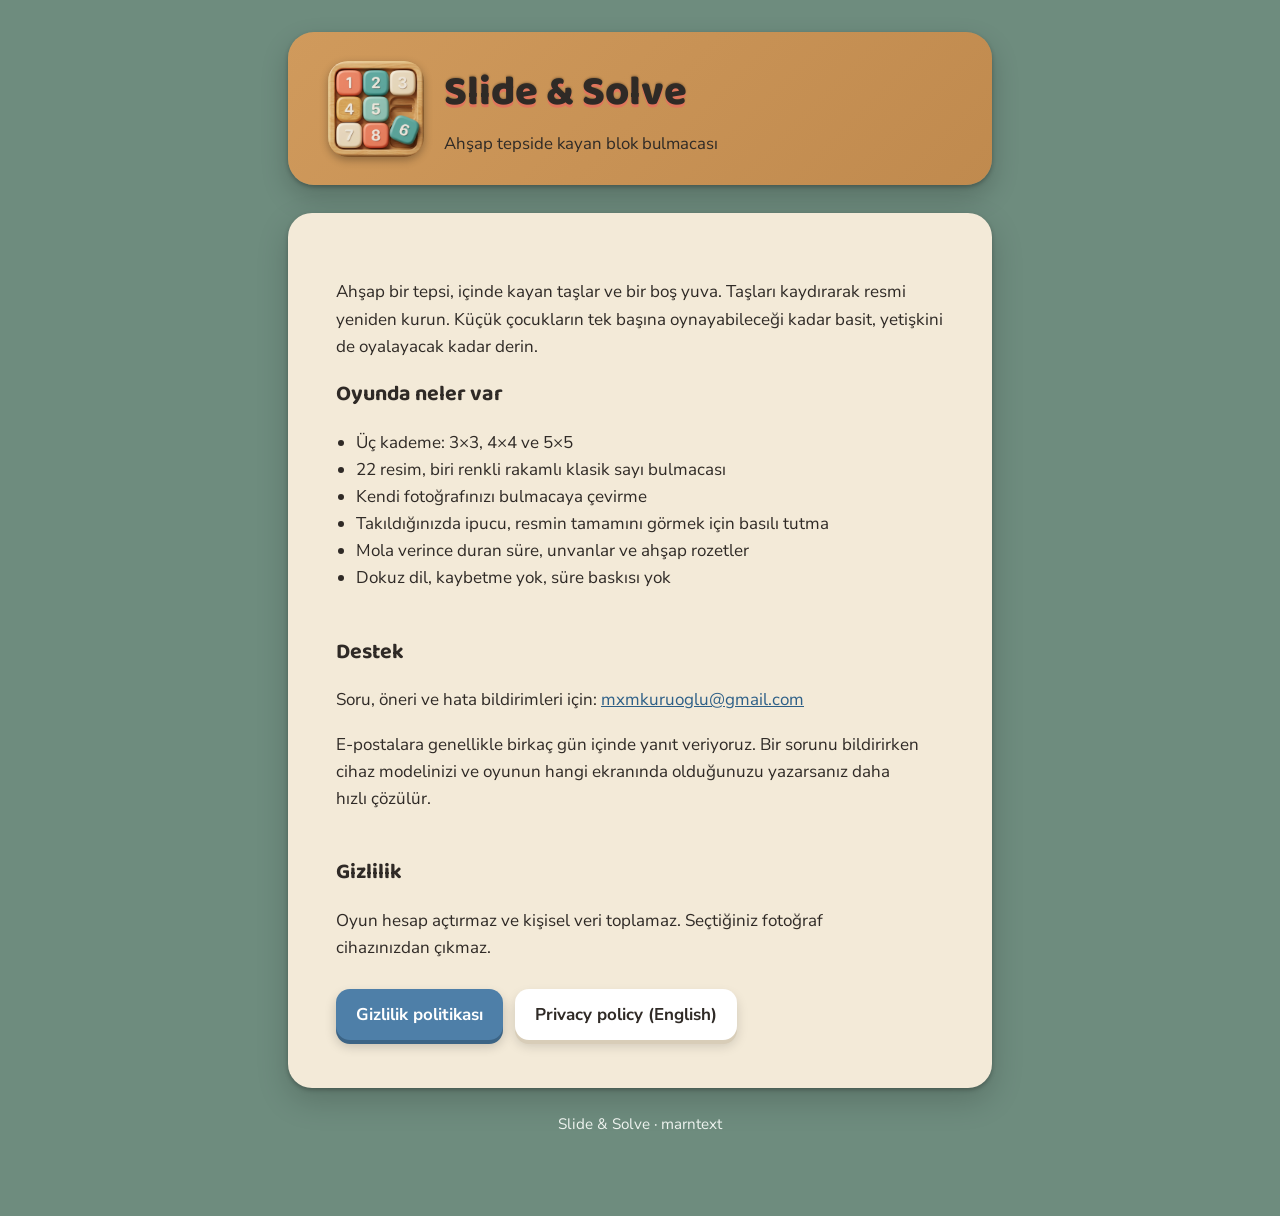
==== index.html @ f2c005c1 "site: tanitim, destek ve iki dilde gizlilik politikasi Play ve App Store gizlilik politikasinin herk" ====
<!doctype html>
<html lang="tr">
  <head>
    <meta charset="utf-8" />
    <meta name="viewport" content="width=device-width, initial-scale=1" />
    <title>Slide &amp; Solve — Ahşap kayan blok bulmacası</title>
    <meta
      name="description"
      content="Çocuklar için ahşap kayan blok bulmacası. Kendi fotoğrafınla da oyna. Destek ve gizlilik politikası."
    />
    <link rel="icon" href="ikon.png" />
    <link rel="preconnect" href="https://fonts.googleapis.com" />
    <link rel="preconnect" href="https://fonts.gstatic.com" crossorigin />
    <link
      href="https://fonts.googleapis.com/css2?family=Baloo+2:wght@700;800&family=Nunito+Sans:wght@400;600&display=swap"
      rel="stylesheet"
    />
    <link rel="stylesheet" href="ortak.css" />
  </head>
  <body>
    <header class="tray">
      <img src="ikon.png" alt="Slide &amp; Solve uygulama ikonu" />
      <div>
        <h1>Slide &amp; Solve</h1>
        <p>Ahşap tepside kayan blok bulmacası</p>
      </div>
    </header>

    <main>
      <p>
        Ahşap bir tepsi, içinde kayan taşlar ve bir boş yuva. Taşları
        kaydırarak resmi yeniden kurun. Küçük çocukların tek başına
        oynayabileceği kadar basit, yetişkini de oyalayacak kadar derin.
      </p>

      <h2>Oyunda neler var</h2>
      <ul>
        <li>Üç kademe: 3×3, 4×4 ve 5×5</li>
        <li>22 resim, biri renkli rakamlı klasik sayı bulmacası</li>
        <li>Kendi fotoğrafınızı bulmacaya çevirme</li>
        <li>Takıldığınızda ipucu, resmin tamamını görmek için basılı tutma</li>
        <li>Mola verince duran süre, unvanlar ve ahşap rozetler</li>
        <li>Dokuz dil, kaybetme yok, süre baskısı yok</li>
      </ul>

      <h2>Destek</h2>
      <p>
        Soru, öneri ve hata bildirimleri için:
        <a href="mailto:mxmkuruoglu@gmail.com">mxmkuruoglu@gmail.com</a>
      </p>
      <p>
        E-postalara genellikle birkaç gün içinde yanıt veriyoruz. Bir sorunu
        bildirirken cihaz modelinizi ve oyunun hangi ekranında olduğunuzu
        yazarsanız daha hızlı çözülür.
      </p>

      <h2>Gizlilik</h2>
      <p>
        Oyun hesap açtırmaz ve kişisel veri toplamaz. Seçtiğiniz fotoğraf
        cihazınızdan çıkmaz.
      </p>

      <div class="links">
        <a href="gizlilik.html">Gizlilik politikası</a>
        <a class="quiet" href="privacy.html">Privacy policy (English)</a>
      </div>
    </main>

    <footer>
      <p>Slide &amp; Solve · marntext</p>
    </footer>
  </body>
</html>
---- ortak.css ----
/* Slide & Solve tanıtım ve gizlilik sayfaları.
   Renkler uygulamanın paletinden: lib/theme/tokens.dart */

:root {
  --tabletop: #6e8c7e;
  --tray: #c08a4e;
  --plaque: #f3ead8;
  --ink: #2f2a26;
  --coral: #e0755c;
  --blue: #4e7fa8;
  --shade: rgba(0, 0, 0, 0.25);
}

* {
  box-sizing: border-box;
}

body {
  margin: 0;
  padding: 32px 20px 64px;
  background: var(--tabletop);
  color: var(--ink);
  font-family: "Nunito Sans", -apple-system, BlinkMacSystemFont, "Segoe UI",
    Roboto, sans-serif;
  font-size: 17px;
  line-height: 1.6;
  -webkit-font-smoothing: antialiased;
  -moz-osx-font-smoothing: grayscale;
}

main {
  max-width: 44rem;
  margin: 0 auto;
  background: var(--plaque);
  border-radius: 24px;
  padding: clamp(24px, 5vw, 48px);
  box-shadow: 0 2px 4px var(--shade), 0 12px 32px rgba(0, 0, 0, 0.18);
}

header.tray {
  max-width: 44rem;
  margin: 0 auto 28px;
  background: linear-gradient(135deg, #d09a5c, var(--tray));
  border-radius: 26px;
  padding: 28px clamp(20px, 4vw, 40px);
  box-shadow: 0 2px 4px var(--shade), 0 12px 28px rgba(0, 0, 0, 0.2);
  display: flex;
  align-items: center;
  gap: 20px;
  flex-wrap: wrap;
}

header.tray img {
  width: 96px;
  height: 96px;
  border-radius: 20px;
  box-shadow: 0 3px 8px rgba(0, 0, 0, 0.3);
}

header.tray h1 {
  font-family: "Baloo 2", "Nunito Sans", sans-serif;
  font-weight: 800;
  font-size: clamp(1.8rem, 5vw, 2.6rem);
  margin: 0;
  text-shadow: 0 3px 0 var(--coral), 0 -1px 2px rgba(0, 0, 0, 0.25);
  text-wrap: balance;
}

header.tray p {
  margin: 4px 0 0;
  font-size: 1.05rem;
}

h2 {
  font-family: "Baloo 2", "Nunito Sans", sans-serif;
  font-weight: 700;
  font-size: 1.35rem;
  margin: 2em 0 0.4em;
}

h2:first-of-type {
  margin-top: 0.6em;
}

p,
li {
  text-wrap: pretty;
}

ul {
  padding-left: 1.2em;
}

a {
  color: #2d5f87;
}

a:focus-visible {
  outline: 3px solid var(--blue);
  outline-offset: 2px;
}

.updated {
  font-size: 0.95rem;
  opacity: 0.75;
  margin-top: 0;
}

.links {
  display: flex;
  gap: 12px;
  flex-wrap: wrap;
  margin-top: 28px;
}

.links a {
  display: inline-block;
  background: var(--blue);
  color: #fff;
  text-decoration: none;
  font-weight: 700;
  padding: 12px 20px;
  border-radius: 14px;
  box-shadow: 0 4px 0 #3c6485, 0 6px 12px rgba(0, 0, 0, 0.2);
  transition-property: transform, box-shadow;
  transition-duration: 120ms;
  transition-timing-function: ease-out;
}

.links a.quiet {
  background: #fff;
  color: var(--ink);
  box-shadow: 0 4px 0 #d8cdb8, 0 6px 12px rgba(0, 0, 0, 0.15);
}

.links a:active {
  transform: translateY(3px);
  box-shadow: 0 1px 0 #3c6485, 0 2px 6px rgba(0, 0, 0, 0.2);
}

footer {
  max-width: 44rem;
  margin: 24px auto 0;
  color: #eef3ef;
  font-size: 0.95rem;
  text-align: center;
}

footer a {
  color: #fff;
}

@media (prefers-reduced-motion: reduce) {
  .links a {
    transition: none;
  }
}
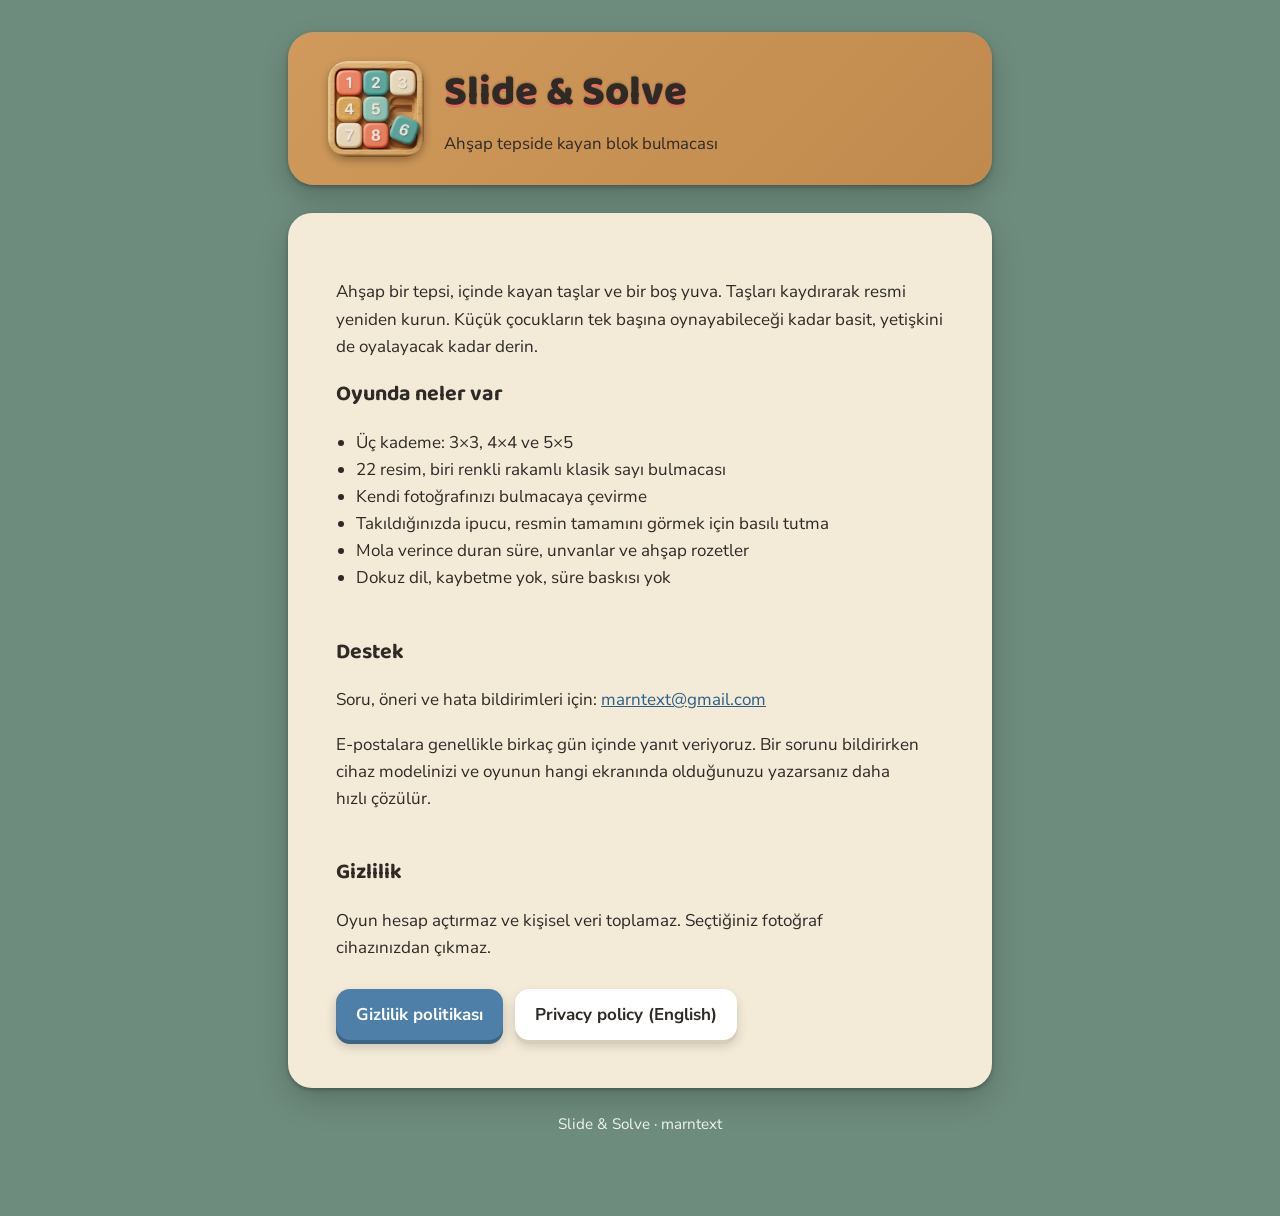
==== commit 766e76d3: "site: iletisim adresi marntext@gmail.com Co-Authored-By: Claude Opus 5 <noreply@anthropic.com>" ====
--- a/index.html
+++ b/index.html
@@ -46,7 +46,7 @@
       <h2>Destek</h2>
       <p>
         Soru, öneri ve hata bildirimleri için:
-        <a href="mailto:mxmkuruoglu@gmail.com">mxmkuruoglu@gmail.com</a>
+        <a href="mailto:marntext@gmail.com">marntext@gmail.com</a>
       </p>
       <p>
         E-postalara genellikle birkaç gün içinde yanıt veriyoruz. Bir sorunu
